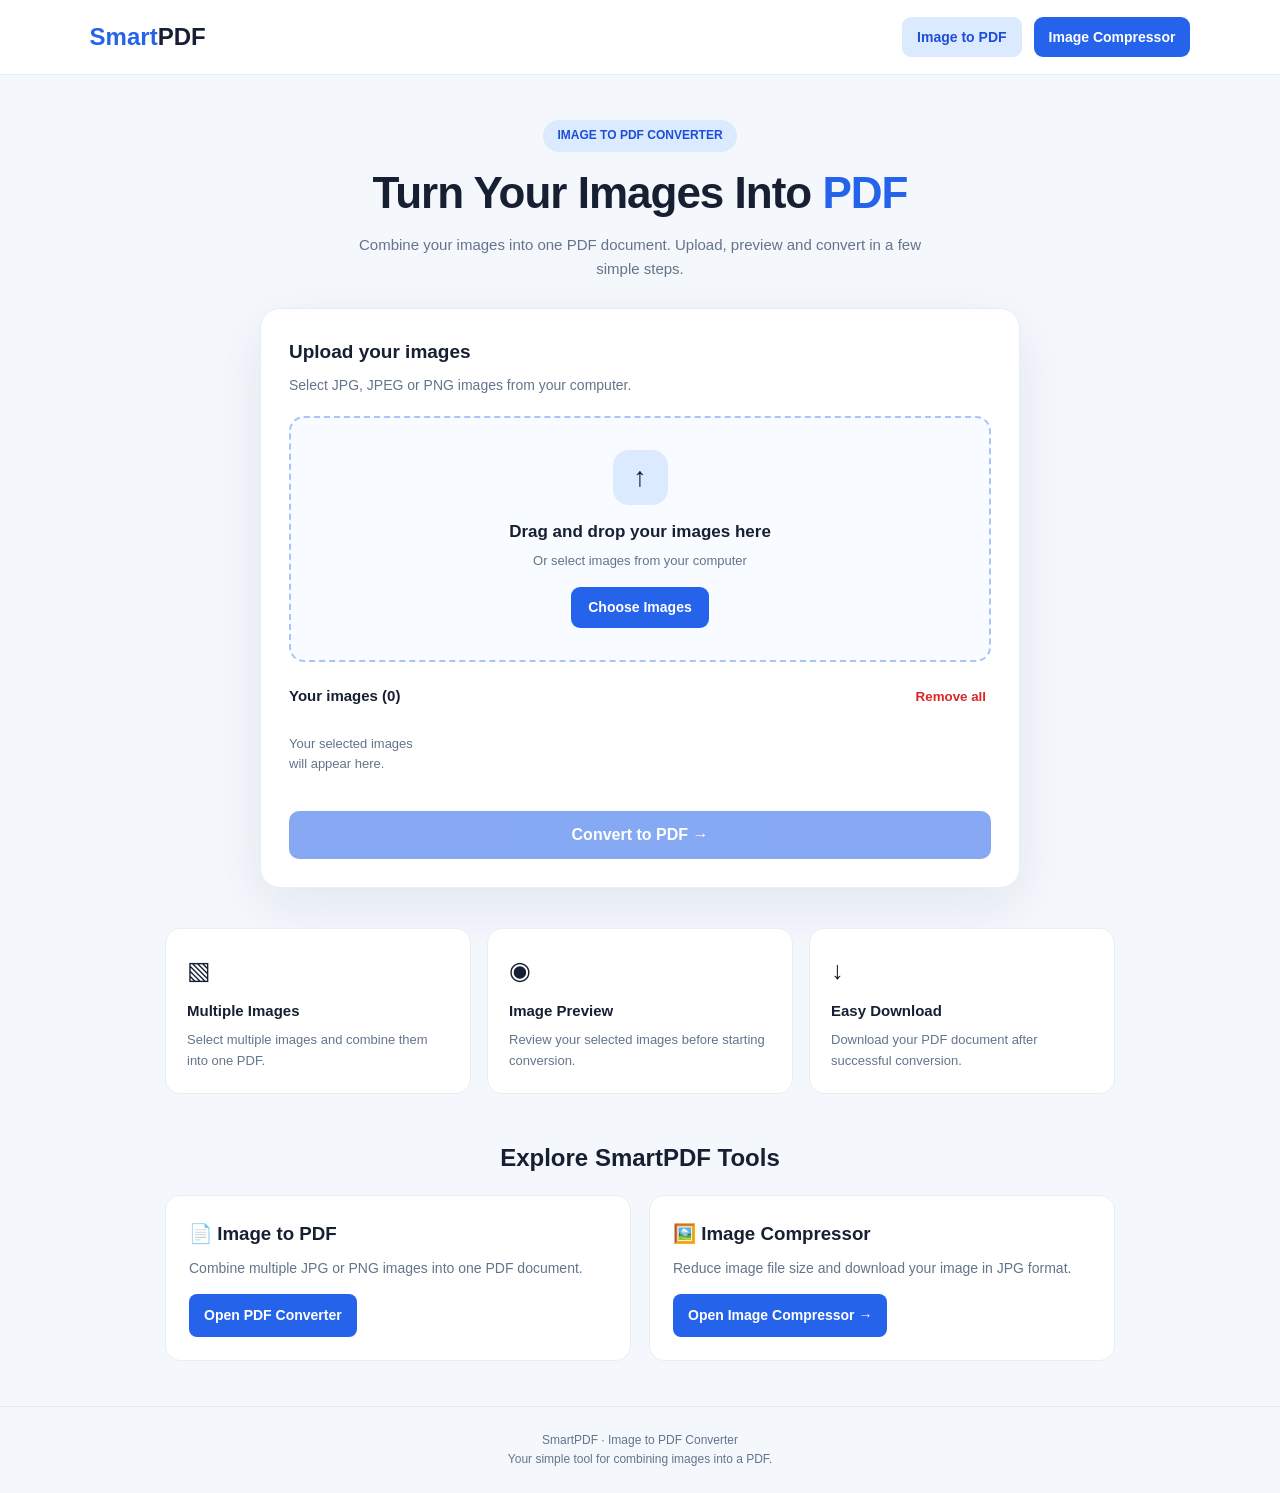
==== templates/index.html @ a53574d7 "Add SmartPDF files" ====
<!DOCTYPE html>
<html lang="en">
<head>
    <meta charset="UTF-8">
    <meta name="viewport" content="width=device-width, initial-scale=1.0">
    <title>Image to PDF | SmartPDF</title>

    <meta name="description" content="Convert multiple images into PDF or compress images into JPG with SmartPDF.">

    <style>
        * {
            box-sizing: border-box;
            margin: 0;
            padding: 0;
        }

        :root {
            --primary: #2563eb;
            --primary-dark: #1d4ed8;
            --background: #f4f7fc;
            --text: #172033;
            --muted: #64748b;
            --border: #dbe4f0;
        }

        body {
            font-family: "Segoe UI", Arial, sans-serif;
            background: var(--background);
            color: var(--text);
            min-height: 100vh;
            line-height: 1.6;
        }

        .navbar {
            display: flex;
            justify-content: space-between;
            align-items: center;
            gap: 18px;
            flex-wrap: wrap;
            padding: 17px 7%;
            background: #fff;
            border-bottom: 1px solid #e7edf5;
        }

        .brand {
            font-size: 24px;
            font-weight: 800;
            color: var(--primary);
            text-decoration: none;
        }

        .brand span {
            color: var(--text);
        }

        .nav-links {
            display: flex;
            align-items: center;
            gap: 12px;
            flex-wrap: wrap;
        }

        .nav-btn {
            display: inline-block;
            text-decoration: none;
            padding: 9px 15px;
            border-radius: 9px;
            font-size: 14px;
            font-weight: 700;
            transition: 0.2s;
        }

        .nav-btn.active {
            background: #dbeafe;
            color: #1d4ed8;
        }

        .nav-btn.compressor {
            background: var(--primary);
            color: white;
        }

        .nav-btn.compressor:hover {
            background: var(--primary-dark);
        }

        .hero {
            text-align: center;
            padding: 45px 20px 27px;
        }

        .tag {
            display: inline-block;
            padding: 6px 14px;
            border-radius: 30px;
            background: #dbeafe;
            color: #1d4ed8;
            font-size: 12px;
            font-weight: 700;
            margin-bottom: 15px;
        }

        .hero h1 {
            font-size: clamp(29px, 5vw, 44px);
            line-height: 1.2;
            letter-spacing: -1px;
            margin-bottom: 14px;
        }

        .hero h1 span {
            color: var(--primary);
        }

        .hero p {
            max-width: 580px;
            margin: auto;
            color: var(--muted);
            font-size: 15px;
        }

        .main-card {
            width: min(760px, 92%);
            margin: 0 auto 40px;
            background: white;
            border: 1px solid #e8edf5;
            border-radius: 20px;
            padding: 28px;
            box-shadow: 0 18px 55px rgba(31, 55, 90, 0.08);
        }

        .section-title {
            font-size: 19px;
            margin-bottom: 6px;
        }

        .section-description {
            font-size: 14px;
            color: var(--muted);
            margin-bottom: 20px;
        }

        .drop-area {
            border: 2px dashed #a8c4f8;
            border-radius: 15px;
            background: #f8fbff;
            padding: 32px 15px;
            text-align: center;
            cursor: pointer;
            transition: 0.2s;
        }

        .drop-area:hover,
        .drop-area.dragging {
            border-color: var(--primary);
            background: #eff6ff;
        }

        .upload-icon {
            width: 55px;
            height: 55px;
            border-radius: 16px;
            background: #dbeafe;
            display: grid;
            place-items: center;
            margin: 0 auto 13px;
            font-size: 27px;
        }

        .drop-area h3 {
            font-size: 17px;
            margin-bottom: 6px;
        }

        .drop-area p {
            font-size: 13px;
            color: var(--muted);
            margin-bottom: 15px;
        }

        .choose-btn {
            display: inline-block;
            background: var(--primary);
            color: white;
            border-radius: 9px;
            padding: 9px 17px;
            font-size: 14px;
            font-weight: 600;
        }

        #fileInput {
            display: none;
        }

        .file-info {
            display: flex;
            justify-content: space-between;
            align-items: center;
            gap: 12px;
            margin-top: 22px;
            margin-bottom: 13px;
        }

        .file-info h3 {
            font-size: 15px;
        }

        .text-btn {
            border: none;
            background: transparent;
            color: #dc2626;
            font-weight: 600;
            cursor: pointer;
            padding: 5px;
        }

        .preview-grid {
            display: grid;
            grid-template-columns: repeat(auto-fill, minmax(125px, 1fr));
            gap: 13px;
        }

        .preview-card {
            position: relative;
            overflow: hidden;
            border: 1px solid var(--border);
            border-radius: 12px;
            background: white;
        }

        .preview-card img {
            display: block;
            width: 100%;
            height: 115px;
            object-fit: contain;
            background: #f1f5f9;
        }

        .preview-caption {
            padding: 8px;
            font-size: 11px;
            color: var(--muted);
            overflow-wrap: anywhere;
        }

        .remove-btn {
            position: absolute;
            top: 6px;
            right: 6px;
            width: 27px;
            height: 27px;
            border: none;
            border-radius: 50%;
            background: white;
            color: #dc2626;
            font-size: 18px;
            cursor: pointer;
            box-shadow: 0 2px 8px #0002;
        }

        .empty-message {
            color: var(--muted);
            font-size: 13px;
            padding: 12px 0;
        }

        .convert-btn {
            width: 100%;
            border: none;
            border-radius: 10px;
            background: var(--primary);
            color: white;
            padding: 15px;
            margin-top: 24px;
            font-size: 16px;
            font-weight: 700;
            cursor: pointer;
        }

        .convert-btn:hover {
            background: var(--primary-dark);
        }

        .convert-btn:disabled {
            opacity: 0.55;
            cursor: not-allowed;
        }

        .notice {
            display: none;
            padding: 13px 15px;
            border-radius: 10px;
            margin-top: 17px;
            font-size: 14px;
            overflow-wrap: anywhere;
        }

        .notice.success {
            display: block;
            background: #dcfce7;
            color: #166534;
        }

        .notice.error {
            display: block;
            background: #fee2e2;
            color: #991b1b;
        }

        .notice.info {
            display: block;
            background: #dbeafe;
            color: #1e40af;
        }

        .features {
            width: min(950px, 92%);
            margin: 0 auto 45px;
            display: grid;
            grid-template-columns: repeat(3, 1fr);
            gap: 16px;
        }

        .feature {
            background: white;
            padding: 21px;
            border: 1px solid #e8edf5;
            border-radius: 15px;
        }

        .feature-icon {
            font-size: 25px;
            margin-bottom: 9px;
        }

        .feature h3 {
            font-size: 15px;
            margin-bottom: 7px;
        }

        .feature p {
            font-size: 13px;
            color: var(--muted);
        }

        .tools {
            width: min(950px, 92%);
            margin: 0 auto 45px;
        }

        .tools h2 {
            text-align: center;
            margin-bottom: 18px;
        }

        .tools-grid {
            display: grid;
            grid-template-columns: repeat(2, 1fr);
            gap: 18px;
        }

        .tool-card {
            background: white;
            padding: 23px;
            border: 1px solid #e8edf5;
            border-radius: 15px;
        }

        .tool-card h3 {
            margin-bottom: 8px;
        }

        .tool-card p {
            color: var(--muted);
            font-size: 14px;
            margin-bottom: 15px;
        }

        .tool-card a {
            display: inline-block;
            color: white;
            background: var(--primary);
            text-decoration: none;
            padding: 10px 15px;
            border-radius: 8px;
            font-size: 14px;
            font-weight: 700;
        }

        footer {
            text-align: center;
            padding: 24px 15px;
            border-top: 1px solid #e5eaf2;
            color: var(--muted);
            font-size: 12px;
        }

        @media (max-width: 600px) {
            .navbar {
                padding: 15px 5%;
            }

            .nav-links {
                gap: 7px;
            }

            .nav-btn {
                padding: 8px 10px;
                font-size: 12px;
            }

            .main-card {
                padding: 19px;
            }

            .hero {
                padding-top: 32px;
            }

            .features,
            .tools-grid {
                grid-template-columns: 1fr;
            }
        }
    </style>
</head>

<body>

    <header class="navbar">
        <a href="/" class="brand">Smart<span>PDF</span></a>

        <nav class="nav-links">
            <a href="/" class="nav-btn active">Image to PDF</a>
            <a href="/compress" class="nav-btn compressor">
                Image Compressor
            </a>
        </nav>
    </header>

    <section class="hero">
        <div class="tag">IMAGE TO PDF CONVERTER</div>

        <h1>Turn Your Images Into <span>PDF</span></h1>

        <p>
            Combine your images into one PDF document.
            Upload, preview and convert in a few simple steps.
        </p>
    </section>

    <main class="main-card">

        <h2 class="section-title">Upload your images</h2>

        <p class="section-description">
            Select JPG, JPEG or PNG images from your computer.
        </p>

        <form id="uploadForm"
              action="/convert"
              method="POST"
              enctype="multipart/form-data">

            <div class="drop-area" id="dropArea"
                 role="button" tabindex="0"
                 aria-label="Choose or drop images">

                <div class="upload-icon">↑</div>

                <h3>Drag and drop your images here</h3>

                <p>Or select images from your computer</p>

                <span class="choose-btn">Choose Images</span>

                <input type="file"
                       id="fileInput"
                       name="images"
                       accept=".jpg,.jpeg,.png,image/jpeg,image/png"
                       multiple
                       required>
            </div>

            <div class="file-info">
                <h3>Your images <span id="imageCount">(0)</span></h3>

                <button type="button" id="clearBtn" class="text-btn">
                    Remove all
                </button>
            </div>

            <div id="previewGrid" class="preview-grid">
                <p class="empty-message">
                    Your selected images will appear here.
                </p>
            </div>

            <button type="submit" id="convertBtn"
                    class="convert-btn" disabled>
                Convert to PDF →
            </button>

            <div id="notice" class="notice"
                 role="status" aria-live="polite"></div>

        </form>
    </main>

    <section class="features">
        <article class="feature">
            <div class="feature-icon">▧</div>
            <h3>Multiple Images</h3>
            <p>Select multiple images and combine them into one PDF.</p>
        </article>

        <article class="feature">
            <div class="feature-icon">◉</div>
            <h3>Image Preview</h3>
            <p>Review your selected images before starting conversion.</p>
        </article>

        <article class="feature">
            <div class="feature-icon">↓</div>
            <h3>Easy Download</h3>
            <p>Download your PDF document after successful conversion.</p>
        </article>
    </section>

    <section class="tools">
        <h2>Explore SmartPDF Tools</h2>

        <div class="tools-grid">
            <article class="tool-card">
                <h3>📄 Image to PDF</h3>
                <p>Combine multiple JPG or PNG images into one PDF document.</p>
                <a href="/">Open PDF Converter</a>
            </article>

            <article class="tool-card">
                <h3>🖼️ Image Compressor</h3>
                <p>Reduce image file size and download your image in JPG format.</p>
                <a href="/compress">Open Image Compressor →</a>
            </article>
        </div>
    </section>

    <footer>
        SmartPDF · Image to PDF Converter
        <br>
        Your simple tool for combining images into a PDF.
    </footer>

    <script>
        const form = document.getElementById("uploadForm");
        const input = document.getElementById("fileInput");
        const dropArea = document.getElementById("dropArea");
        const previewGrid = document.getElementById("previewGrid");
        const imageCount = document.getElementById("imageCount");
        const convertBtn = document.getElementById("convertBtn");
        const clearBtn = document.getElementById("clearBtn");
        const notice = document.getElementById("notice");

        let selectedFiles = [];
        let previewUrls = [];

        function showNotice(message, type) {
            notice.textContent = message;
            notice.className = "notice " + type;
        }

        function clearNotice() {
            notice.textContent = "";
            notice.className = "notice";
        }

        function releasePreviewUrls() {
            previewUrls.forEach(url => URL.revokeObjectURL(url));
            previewUrls = [];
        }

        function syncInputFiles() {
            const transfer = new DataTransfer();
            selectedFiles.forEach(file => transfer.items.add(file));
            input.files = transfer.files;
        }

        function addFiles(files) {
            clearNotice();

            let rejected = 0;

            for (const file of files) {
                const validType = ["image/jpeg", "image/png"]
                    .includes(file.type);

                if (!validType) {
                    rejected++;
                    continue;
                }

                const duplicate = selectedFiles.some(existing =>
                    existing.name === file.name &&
                    existing.size === file.size &&
                    existing.lastModified === file.lastModified
                );

                if (!duplicate) {
                    selectedFiles.push(file);
                }
            }

            syncInputFiles();
            renderPreviews();

            if (rejected > 0) {
                showNotice(
                    rejected + " unsupported file(s) skipped. Use JPG or PNG.",
                    "error"
                );
            }
        }

        function renderPreviews() {
            releasePreviewUrls();
            previewGrid.innerHTML = "";

            imageCount.textContent = "(" + selectedFiles.length + ")";
            convertBtn.disabled = selectedFiles.length === 0;

            if (selectedFiles.length === 0) {
                const message = document.createElement("p");
                message.className = "empty-message";
                message.textContent =
                    "Your selected images will appear here.";
                previewGrid.appendChild(message);
                return;
            }

            selectedFiles.forEach((file, index) => {
                const card = document.createElement("div");
                card.className = "preview-card";

                const img = document.createElement("img");
                const url = URL.createObjectURL(file);

                previewUrls.push(url);
                img.src = url;
                img.alt = file.name;

                const caption = document.createElement("div");
                caption.className = "preview-caption";
                caption.textContent = file.name;

                const remove = document.createElement("button");
                remove.type = "button";
                remove.className = "remove-btn";
                remove.textContent = "×";
                remove.setAttribute("aria-label", "Remove " + file.name);

                remove.addEventListener("click", () => {
                    selectedFiles.splice(index, 1);
                    syncInputFiles();
                    renderPreviews();
                    clearNotice();
                });

                card.append(img, caption, remove);
                previewGrid.appendChild(card);
            });
        }

        dropArea.addEventListener("click", event => {
            if (event.target !== input) {
                input.click();
            }
        });

        dropArea.addEventListener("keydown", event => {
            if (event.key === "Enter" || event.key === " ") {
                event.preventDefault();
                input.click();
            }
        });

        input.addEventListener("change", () => {
            addFiles(Array.from(input.files));
        });

        ["dragenter", "dragover"].forEach(eventName => {
            dropArea.addEventListener(eventName, event => {
                event.preventDefault();
                dropArea.classList.add("dragging");
            });
        });

        ["dragleave", "drop"].forEach(eventName => {
            dropArea.addEventListener(eventName, event => {
                event.preventDefault();
                dropArea.classList.remove("dragging");
            });
        });

        dropArea.addEventListener("drop", event => {
            addFiles(Array.from(event.dataTransfer.files));
        });

        clearBtn.addEventListener("click", () => {
            selectedFiles = [];
            syncInputFiles();
            renderPreviews();
            clearNotice();
        });

        form.addEventListener("submit", async event => {
            event.preventDefault();

            if (selectedFiles.length === 0) {
                showNotice("Please select at least one image.", "error");
                return;
            }

            const originalText = convertBtn.textContent;

            convertBtn.disabled = true;
            convertBtn.textContent = "Converting your images...";
            showNotice("Please wait while your PDF is being created.", "info");

            try {
                const response = await fetch("/convert", {
                    method: "POST",
                    body: new FormData(form)
                });

                if (!response.ok) {
                    throw new Error(
                        "Conversion failed. Please check your images and try again."
                    );
                }

                const contentType =
                    response.headers.get("content-type") || "";

                if (!contentType.toLowerCase().includes("pdf")) {
                    throw new Error("The server did not return a PDF file.");
                }

                const blob = await response.blob();

                if (blob.size === 0) {
                    throw new Error("The generated PDF is empty.");
                }

                const url = URL.createObjectURL(blob);
                const link = document.createElement("a");

                link.href = url;
                link.download = "converted.pdf";

                document.body.appendChild(link);
                link.click();
                link.remove();

                setTimeout(() => URL.revokeObjectURL(url), 60000);

                showNotice(
                    "Success! Your PDF has been created and downloaded.",
                    "success"
                );

            } catch (error) {
                showNotice(
                    error.message || "Something went wrong. Please try again.",
                    "error"
                );
            } finally {
                convertBtn.disabled = selectedFiles.length === 0;
                convertBtn.textContent = originalText;
            }
        });

        window.addEventListener("beforeunload", releasePreviewUrls);

        renderPreviews();
    </script>

</body>
</html>
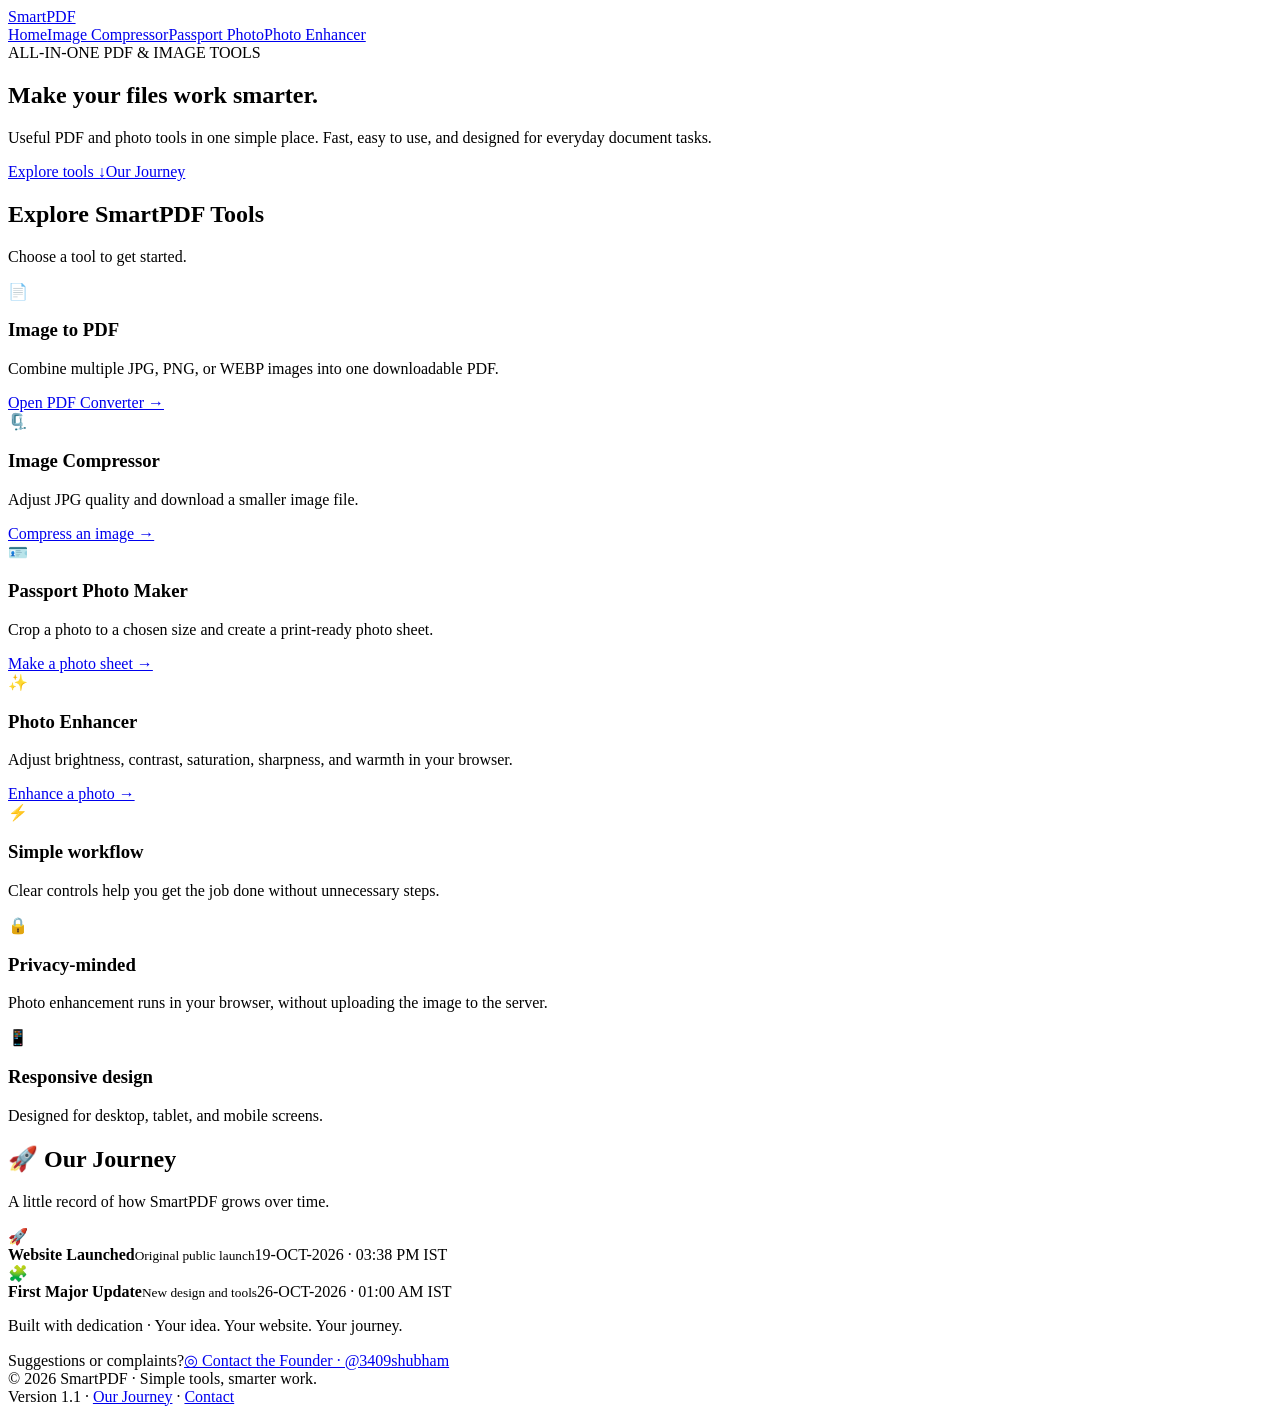
==== commit d8887304: "SmartPDF Major Update" ====
--- a/templates/index.html
+++ b/templates/index.html
@@ -1,788 +1,11 @@
-
-<!DOCTYPE html>
-<html lang="en">
-<head>
-    <meta charset="UTF-8">
-    <meta name="viewport" content="width=device-width, initial-scale=1.0">
-    <title>Image to PDF | SmartPDF</title>
-
-    <meta name="description" content="Convert multiple images into PDF or compress images into JPG with SmartPDF.">
-
-    <style>
-        * {
-            box-sizing: border-box;
-            margin: 0;
-            padding: 0;
-        }
-
-        :root {
-            --primary: #2563eb;
-            --primary-dark: #1d4ed8;
-            --background: #f4f7fc;
-            --text: #172033;
-            --muted: #64748b;
-            --border: #dbe4f0;
-        }
-
-        body {
-            font-family: "Segoe UI", Arial, sans-serif;
-            background: var(--background);
-            color: var(--text);
-            min-height: 100vh;
-            line-height: 1.6;
-        }
-
-        .navbar {
-            display: flex;
-            justify-content: space-between;
-            align-items: center;
-            gap: 18px;
-            flex-wrap: wrap;
-            padding: 17px 7%;
-            background: #fff;
-            border-bottom: 1px solid #e7edf5;
-        }
-
-        .brand {
-            font-size: 24px;
-            font-weight: 800;
-            color: var(--primary);
-            text-decoration: none;
-        }
-
-        .brand span {
-            color: var(--text);
-        }
-
-        .nav-links {
-            display: flex;
-            align-items: center;
-            gap: 12px;
-            flex-wrap: wrap;
-        }
-
-        .nav-btn {
-            display: inline-block;
-            text-decoration: none;
-            padding: 9px 15px;
-            border-radius: 9px;
-            font-size: 14px;
-            font-weight: 700;
-            transition: 0.2s;
-        }
-
-        .nav-btn.active {
-            background: #dbeafe;
-            color: #1d4ed8;
-        }
-
-        .nav-btn.compressor {
-            background: var(--primary);
-            color: white;
-        }
-
-        .nav-btn.compressor:hover {
-            background: var(--primary-dark);
-        }
-
-        .hero {
-            text-align: center;
-            padding: 45px 20px 27px;
-        }
-
-        .tag {
-            display: inline-block;
-            padding: 6px 14px;
-            border-radius: 30px;
-            background: #dbeafe;
-            color: #1d4ed8;
-            font-size: 12px;
-            font-weight: 700;
-            margin-bottom: 15px;
-        }
-
-        .hero h1 {
-            font-size: clamp(29px, 5vw, 44px);
-            line-height: 1.2;
-            letter-spacing: -1px;
-            margin-bottom: 14px;
-        }
-
-        .hero h1 span {
-            color: var(--primary);
-        }
-
-        .hero p {
-            max-width: 580px;
-            margin: auto;
-            color: var(--muted);
-            font-size: 15px;
-        }
-
-        .main-card {
-            width: min(760px, 92%);
-            margin: 0 auto 40px;
-            background: white;
-            border: 1px solid #e8edf5;
-            border-radius: 20px;
-            padding: 28px;
-            box-shadow: 0 18px 55px rgba(31, 55, 90, 0.08);
-        }
-
-        .section-title {
-            font-size: 19px;
-            margin-bottom: 6px;
-        }
-
-        .section-description {
-            font-size: 14px;
-            color: var(--muted);
-            margin-bottom: 20px;
-        }
-
-        .drop-area {
-            border: 2px dashed #a8c4f8;
-            border-radius: 15px;
-            background: #f8fbff;
-            padding: 32px 15px;
-            text-align: center;
-            cursor: pointer;
-            transition: 0.2s;
-        }
-
-        .drop-area:hover,
-        .drop-area.dragging {
-            border-color: var(--primary);
-            background: #eff6ff;
-        }
-
-        .upload-icon {
-            width: 55px;
-            height: 55px;
-            border-radius: 16px;
-            background: #dbeafe;
-            display: grid;
-            place-items: center;
-            margin: 0 auto 13px;
-            font-size: 27px;
-        }
-
-        .drop-area h3 {
-            font-size: 17px;
-            margin-bottom: 6px;
-        }
-
-        .drop-area p {
-            font-size: 13px;
-            color: var(--muted);
-            margin-bottom: 15px;
-        }
-
-        .choose-btn {
-            display: inline-block;
-            background: var(--primary);
-            color: white;
-            border-radius: 9px;
-            padding: 9px 17px;
-            font-size: 14px;
-            font-weight: 600;
-        }
-
-        #fileInput {
-            display: none;
-        }
-
-        .file-info {
-            display: flex;
-            justify-content: space-between;
-            align-items: center;
-            gap: 12px;
-            margin-top: 22px;
-            margin-bottom: 13px;
-        }
-
-        .file-info h3 {
-            font-size: 15px;
-        }
-
-        .text-btn {
-            border: none;
-            background: transparent;
-            color: #dc2626;
-            font-weight: 600;
-            cursor: pointer;
-            padding: 5px;
-        }
-
-        .preview-grid {
-            display: grid;
-            grid-template-columns: repeat(auto-fill, minmax(125px, 1fr));
-            gap: 13px;
-        }
-
-        .preview-card {
-            position: relative;
-            overflow: hidden;
-            border: 1px solid var(--border);
-            border-radius: 12px;
-            background: white;
-        }
-
-        .preview-card img {
-            display: block;
-            width: 100%;
-            height: 115px;
-            object-fit: contain;
-            background: #f1f5f9;
-        }
-
-        .preview-caption {
-            padding: 8px;
-            font-size: 11px;
-            color: var(--muted);
-            overflow-wrap: anywhere;
-        }
-
-        .remove-btn {
-            position: absolute;
-            top: 6px;
-            right: 6px;
-            width: 27px;
-            height: 27px;
-            border: none;
-            border-radius: 50%;
-            background: white;
-            color: #dc2626;
-            font-size: 18px;
-            cursor: pointer;
-            box-shadow: 0 2px 8px #0002;
-        }
-
-        .empty-message {
-            color: var(--muted);
-            font-size: 13px;
-            padding: 12px 0;
-        }
-
-        .convert-btn {
-            width: 100%;
-            border: none;
-            border-radius: 10px;
-            background: var(--primary);
-            color: white;
-            padding: 15px;
-            margin-top: 24px;
-            font-size: 16px;
-            font-weight: 700;
-            cursor: pointer;
-        }
-
-        .convert-btn:hover {
-            background: var(--primary-dark);
-        }
-
-        .convert-btn:disabled {
-            opacity: 0.55;
-            cursor: not-allowed;
-        }
-
-        .notice {
-            display: none;
-            padding: 13px 15px;
-            border-radius: 10px;
-            margin-top: 17px;
-            font-size: 14px;
-            overflow-wrap: anywhere;
-        }
-
-        .notice.success {
-            display: block;
-            background: #dcfce7;
-            color: #166534;
-        }
-
-        .notice.error {
-            display: block;
-            background: #fee2e2;
-            color: #991b1b;
-        }
-
-        .notice.info {
-            display: block;
-            background: #dbeafe;
-            color: #1e40af;
-        }
-
-        .features {
-            width: min(950px, 92%);
-            margin: 0 auto 45px;
-            display: grid;
-            grid-template-columns: repeat(3, 1fr);
-            gap: 16px;
-        }
-
-        .feature {
-            background: white;
-            padding: 21px;
-            border: 1px solid #e8edf5;
-            border-radius: 15px;
-        }
-
-        .feature-icon {
-            font-size: 25px;
-            margin-bottom: 9px;
-        }
-
-        .feature h3 {
-            font-size: 15px;
-            margin-bottom: 7px;
-        }
-
-        .feature p {
-            font-size: 13px;
-            color: var(--muted);
-        }
-
-        .tools {
-            width: min(950px, 92%);
-            margin: 0 auto 45px;
-        }
-
-        .tools h2 {
-            text-align: center;
-            margin-bottom: 18px;
-        }
-
-        .tools-grid {
-            display: grid;
-            grid-template-columns: repeat(2, 1fr);
-            gap: 18px;
-        }
-
-        .tool-card {
-            background: white;
-            padding: 23px;
-            border: 1px solid #e8edf5;
-            border-radius: 15px;
-        }
-
-        .tool-card h3 {
-            margin-bottom: 8px;
-        }
-
-        .tool-card p {
-            color: var(--muted);
-            font-size: 14px;
-            margin-bottom: 15px;
-        }
-
-        .tool-card a {
-            display: inline-block;
-            color: white;
-            background: var(--primary);
-            text-decoration: none;
-            padding: 10px 15px;
-            border-radius: 8px;
-            font-size: 14px;
-            font-weight: 700;
-        }
-
-        footer {
-            text-align: center;
-            padding: 24px 15px;
-            border-top: 1px solid #e5eaf2;
-            color: var(--muted);
-            font-size: 12px;
-        }
-
-        @media (max-width: 600px) {
-            .navbar {
-                padding: 15px 5%;
-            }
-
-            .nav-links {
-                gap: 7px;
-            }
-
-            .nav-btn {
-                padding: 8px 10px;
-                font-size: 12px;
-            }
-
-            .main-card {
-                padding: 19px;
-            }
-
-            .hero {
-                padding-top: 32px;
-            }
-
-            .features,
-            .tools-grid {
-                grid-template-columns: 1fr;
-            }
-        }
-    </style>
-</head>
-
-<body>
-
-    <header class="navbar">
-        <a href="/" class="brand">Smart<span>PDF</span></a>
-
-        <nav class="nav-links">
-            <a href="/" class="nav-btn active">Image to PDF</a>
-            <a href="/compress" class="nav-btn compressor">
-                Image Compressor
-            </a>
-        </nav>
-    </header>
-
-    <section class="hero">
-        <div class="tag">IMAGE TO PDF CONVERTER</div>
-
-        <h1>Turn Your Images Into <span>PDF</span></h1>
-
-        <p>
-            Combine your images into one PDF document.
-            Upload, preview and convert in a few simple steps.
-        </p>
-    </section>
-
-    <main class="main-card">
-
-        <h2 class="section-title">Upload your images</h2>
-
-        <p class="section-description">
-            Select JPG, JPEG or PNG images from your computer.
-        </p>
-
-        <form id="uploadForm"
-              action="/convert"
-              method="POST"
-              enctype="multipart/form-data">
-
-            <div class="drop-area" id="dropArea"
-                 role="button" tabindex="0"
-                 aria-label="Choose or drop images">
-
-                <div class="upload-icon">↑</div>
-
-                <h3>Drag and drop your images here</h3>
-
-                <p>Or select images from your computer</p>
-
-                <span class="choose-btn">Choose Images</span>
-
-                <input type="file"
-                       id="fileInput"
-                       name="images"
-                       accept=".jpg,.jpeg,.png,image/jpeg,image/png"
-                       multiple
-                       required>
-            </div>
-
-            <div class="file-info">
-                <h3>Your images <span id="imageCount">(0)</span></h3>
-
-                <button type="button" id="clearBtn" class="text-btn">
-                    Remove all
-                </button>
-            </div>
-
-            <div id="previewGrid" class="preview-grid">
-                <p class="empty-message">
-                    Your selected images will appear here.
-                </p>
-            </div>
-
-            <button type="submit" id="convertBtn"
-                    class="convert-btn" disabled>
-                Convert to PDF →
-            </button>
-
-            <div id="notice" class="notice"
-                 role="status" aria-live="polite"></div>
-
-        </form>
-    </main>
-
-    <section class="features">
-        <article class="feature">
-            <div class="feature-icon">▧</div>
-            <h3>Multiple Images</h3>
-            <p>Select multiple images and combine them into one PDF.</p>
-        </article>
-
-        <article class="feature">
-            <div class="feature-icon">◉</div>
-            <h3>Image Preview</h3>
-            <p>Review your selected images before starting conversion.</p>
-        </article>
-
-        <article class="feature">
-            <div class="feature-icon">↓</div>
-            <h3>Easy Download</h3>
-            <p>Download your PDF document after successful conversion.</p>
-        </article>
-    </section>
-
-    <section class="tools">
-        <h2>Explore SmartPDF Tools</h2>
-
-        <div class="tools-grid">
-            <article class="tool-card">
-                <h3>📄 Image to PDF</h3>
-                <p>Combine multiple JPG or PNG images into one PDF document.</p>
-                <a href="/">Open PDF Converter</a>
-            </article>
-
-            <article class="tool-card">
-                <h3>🖼️ Image Compressor</h3>
-                <p>Reduce image file size and download your image in JPG format.</p>
-                <a href="/compress">Open Image Compressor →</a>
-            </article>
-        </div>
-    </section>
-
-    <footer>
-        SmartPDF · Image to PDF Converter
-        <br>
-        Your simple tool for combining images into a PDF.
-    </footer>
-
-    <script>
-        const form = document.getElementById("uploadForm");
-        const input = document.getElementById("fileInput");
-        const dropArea = document.getElementById("dropArea");
-        const previewGrid = document.getElementById("previewGrid");
-        const imageCount = document.getElementById("imageCount");
-        const convertBtn = document.getElementById("convertBtn");
-        const clearBtn = document.getElementById("clearBtn");
-        const notice = document.getElementById("notice");
-
-        let selectedFiles = [];
-        let previewUrls = [];
-
-        function showNotice(message, type) {
-            notice.textContent = message;
-            notice.className = "notice " + type;
-        }
-
-        function clearNotice() {
-            notice.textContent = "";
-            notice.className = "notice";
-        }
-
-        function releasePreviewUrls() {
-            previewUrls.forEach(url => URL.revokeObjectURL(url));
-            previewUrls = [];
-        }
-
-        function syncInputFiles() {
-            const transfer = new DataTransfer();
-            selectedFiles.forEach(file => transfer.items.add(file));
-            input.files = transfer.files;
-        }
-
-        function addFiles(files) {
-            clearNotice();
-
-            let rejected = 0;
-
-            for (const file of files) {
-                const validType = ["image/jpeg", "image/png"]
-                    .includes(file.type);
-
-                if (!validType) {
-                    rejected++;
-                    continue;
-                }
-
-                const duplicate = selectedFiles.some(existing =>
-                    existing.name === file.name &&
-                    existing.size === file.size &&
-                    existing.lastModified === file.lastModified
-                );
-
-                if (!duplicate) {
-                    selectedFiles.push(file);
-                }
-            }
-
-            syncInputFiles();
-            renderPreviews();
-
-            if (rejected > 0) {
-                showNotice(
-                    rejected + " unsupported file(s) skipped. Use JPG or PNG.",
-                    "error"
-                );
-            }
-        }
-
-        function renderPreviews() {
-            releasePreviewUrls();
-            previewGrid.innerHTML = "";
-
-            imageCount.textContent = "(" + selectedFiles.length + ")";
-            convertBtn.disabled = selectedFiles.length === 0;
-
-            if (selectedFiles.length === 0) {
-                const message = document.createElement("p");
-                message.className = "empty-message";
-                message.textContent =
-                    "Your selected images will appear here.";
-                previewGrid.appendChild(message);
-                return;
-            }
-
-            selectedFiles.forEach((file, index) => {
-                const card = document.createElement("div");
-                card.className = "preview-card";
-
-                const img = document.createElement("img");
-                const url = URL.createObjectURL(file);
-
-                previewUrls.push(url);
-                img.src = url;
-                img.alt = file.name;
-
-                const caption = document.createElement("div");
-                caption.className = "preview-caption";
-                caption.textContent = file.name;
-
-                const remove = document.createElement("button");
-                remove.type = "button";
-                remove.className = "remove-btn";
-                remove.textContent = "×";
-                remove.setAttribute("aria-label", "Remove " + file.name);
-
-                remove.addEventListener("click", () => {
-                    selectedFiles.splice(index, 1);
-                    syncInputFiles();
-                    renderPreviews();
-                    clearNotice();
-                });
-
-                card.append(img, caption, remove);
-                previewGrid.appendChild(card);
-            });
-        }
-
-        dropArea.addEventListener("click", event => {
-            if (event.target !== input) {
-                input.click();
-            }
-        });
-
-        dropArea.addEventListener("keydown", event => {
-            if (event.key === "Enter" || event.key === " ") {
-                event.preventDefault();
-                input.click();
-            }
-        });
-
-        input.addEventListener("change", () => {
-            addFiles(Array.from(input.files));
-        });
-
-        ["dragenter", "dragover"].forEach(eventName => {
-            dropArea.addEventListener(eventName, event => {
-                event.preventDefault();
-                dropArea.classList.add("dragging");
-            });
-        });
-
-        ["dragleave", "drop"].forEach(eventName => {
-            dropArea.addEventListener(eventName, event => {
-                event.preventDefault();
-                dropArea.classList.remove("dragging");
-            });
-        });
-
-        dropArea.addEventListener("drop", event => {
-            addFiles(Array.from(event.dataTransfer.files));
-        });
-
-        clearBtn.addEventListener("click", () => {
-            selectedFiles = [];
-            syncInputFiles();
-            renderPreviews();
-            clearNotice();
-        });
-
-        form.addEventListener("submit", async event => {
-            event.preventDefault();
-
-            if (selectedFiles.length === 0) {
-                showNotice("Please select at least one image.", "error");
-                return;
-            }
-
-            const originalText = convertBtn.textContent;
-
-            convertBtn.disabled = true;
-            convertBtn.textContent = "Converting your images...";
-            showNotice("Please wait while your PDF is being created.", "info");
-
-            try {
-                const response = await fetch("/convert", {
-                    method: "POST",
-                    body: new FormData(form)
-                });
-
-                if (!response.ok) {
-                    throw new Error(
-                        "Conversion failed. Please check your images and try again."
-                    );
-                }
-
-                const contentType =
-                    response.headers.get("content-type") || "";
-
-                if (!contentType.toLowerCase().includes("pdf")) {
-                    throw new Error("The server did not return a PDF file.");
-                }
-
-                const blob = await response.blob();
-
-                if (blob.size === 0) {
-                    throw new Error("The generated PDF is empty.");
-                }
-
-                const url = URL.createObjectURL(blob);
-                const link = document.createElement("a");
-
-                link.href = url;
-                link.download = "converted.pdf";
-
-                document.body.appendChild(link);
-                link.click();
-                link.remove();
-
-                setTimeout(() => URL.revokeObjectURL(url), 60000);
-
-                showNotice(
-                    "Success! Your PDF has been created and downloaded.",
-                    "success"
-                );
-
-            } catch (error) {
-                showNotice(
-                    error.message || "Something went wrong. Please try again.",
-                    "error"
-                );
-            } finally {
-                convertBtn.disabled = selectedFiles.length === 0;
-                convertBtn.textContent = originalText;
-            }
-        });
-
-        window.addEventListener("beforeunload", releasePreviewUrls);
-
-        renderPreviews();
-    </script>
-
-</body>
-</html>
+<!doctype html><html lang="en"><head><meta charset="utf-8"><meta name="viewport" content="width=device-width,initial-scale=1"><title>SmartPDF — Free PDF & Image Tools</title><meta name="description" content="Simple PDF and image tools."><link rel="stylesheet" href="{{ url_for('static', filename='style.css') }}"></head><body>
+<header class="navbar"><a class="brand" href="/">Smart<span>PDF</span></a><nav class="nav-links"><a class="nav-btn active" href="/">Home</a><a class="nav-btn" href="/compress">Image Compressor</a><a class="nav-btn" href="/passport">Passport Photo</a><a class="nav-btn" href="/enhancer">Photo Enhancer</a></nav></header>
+<section class="hero"><span class="tag">ALL-IN-ONE PDF & IMAGE TOOLS</span><h1>Make your files <span class="gradient-text">work smarter.</span></h1><p>Useful PDF and photo tools in one simple place. Fast, easy to use, and designed for everyday document tasks.</p><div class="hero-actions"><a class="btn btn-primary" href="#tools">Explore tools ↓</a><a class="btn btn-secondary" href="#journey">Our Journey</a></div></section>
+<main class="wrap"><section id="tools"><div class="section-heading"><h2>Explore SmartPDF Tools</h2><p>Choose a tool to get started.</p></div><div class="tools-grid">
+<article class="tool-card"><div class="tool-icon">📄</div><h3>Image to PDF</h3><p>Combine multiple JPG, PNG, or WEBP images into one downloadable PDF.</p><a class="tool-link" href="/convert-page">Open PDF Converter →</a></article>
+<article class="tool-card"><div class="tool-icon">🗜️</div><h3>Image Compressor</h3><p>Adjust JPG quality and download a smaller image file.</p><a class="tool-link" href="/compress">Compress an image →</a></article>
+<article class="tool-card passport"><div class="tool-icon">🪪</div><h3>Passport Photo Maker</h3><p>Crop a photo to a chosen size and create a print-ready photo sheet.</p><a class="tool-link" href="/passport">Make a photo sheet →</a></article>
+<article class="tool-card enhancer"><div class="tool-icon">✨</div><h3>Photo Enhancer</h3><p>Adjust brightness, contrast, saturation, sharpness, and warmth in your browser.</p><a class="tool-link" href="/enhancer">Enhance a photo →</a></article></div></section>
+<section class="features"><article class="feature-card"><div>⚡</div><h3>Simple workflow</h3><p>Clear controls help you get the job done without unnecessary steps.</p></article><article class="feature-card"><div>🔒</div><h3>Privacy-minded</h3><p>Photo enhancement runs in your browser, without uploading the image to the server.</p></article><article class="feature-card"><div>📱</div><h3>Responsive design</h3><p>Designed for desktop, tablet, and mobile screens.</p></article></section>
+<section class="journey" id="journey"><h2>🚀 Our Journey</h2><p class="journey-intro">A little record of how SmartPDF grows over time.</p><div class="journey-grid"><div class="journey-item"><span>🚀</span><div><strong>Website Launched</strong><small>Original public launch</small><span class="jdate">19-OCT-2026 · 03:38 PM IST</span></div></div><div class="journey-item"><span>🧩</span><div><strong>First Major Update</strong><small>New design and tools</small><span class="jdate">26-OCT-2026 · 01:00 AM IST</span></div></div></div><p class="journey-note">Built with dedication · Your idea. Your website. Your journey.</p></section>
+<section class="contact-row"><span class="tiny">Suggestions or complaints?</span><a class="contact-link" href="https://www.instagram.com/3409shubham/" target="_blank" rel="noopener noreferrer">◎ Contact the Founder · @3409shubham</a></section></main><footer class="footer">© 2026 SmartPDF · Simple tools, smarter work. <br>Version 1.1 · <a href="#journey">Our Journey</a> · <a href="https://www.instagram.com/3409shubham/" target="_blank" rel="noopener noreferrer">Contact</a></footer></body></html>
